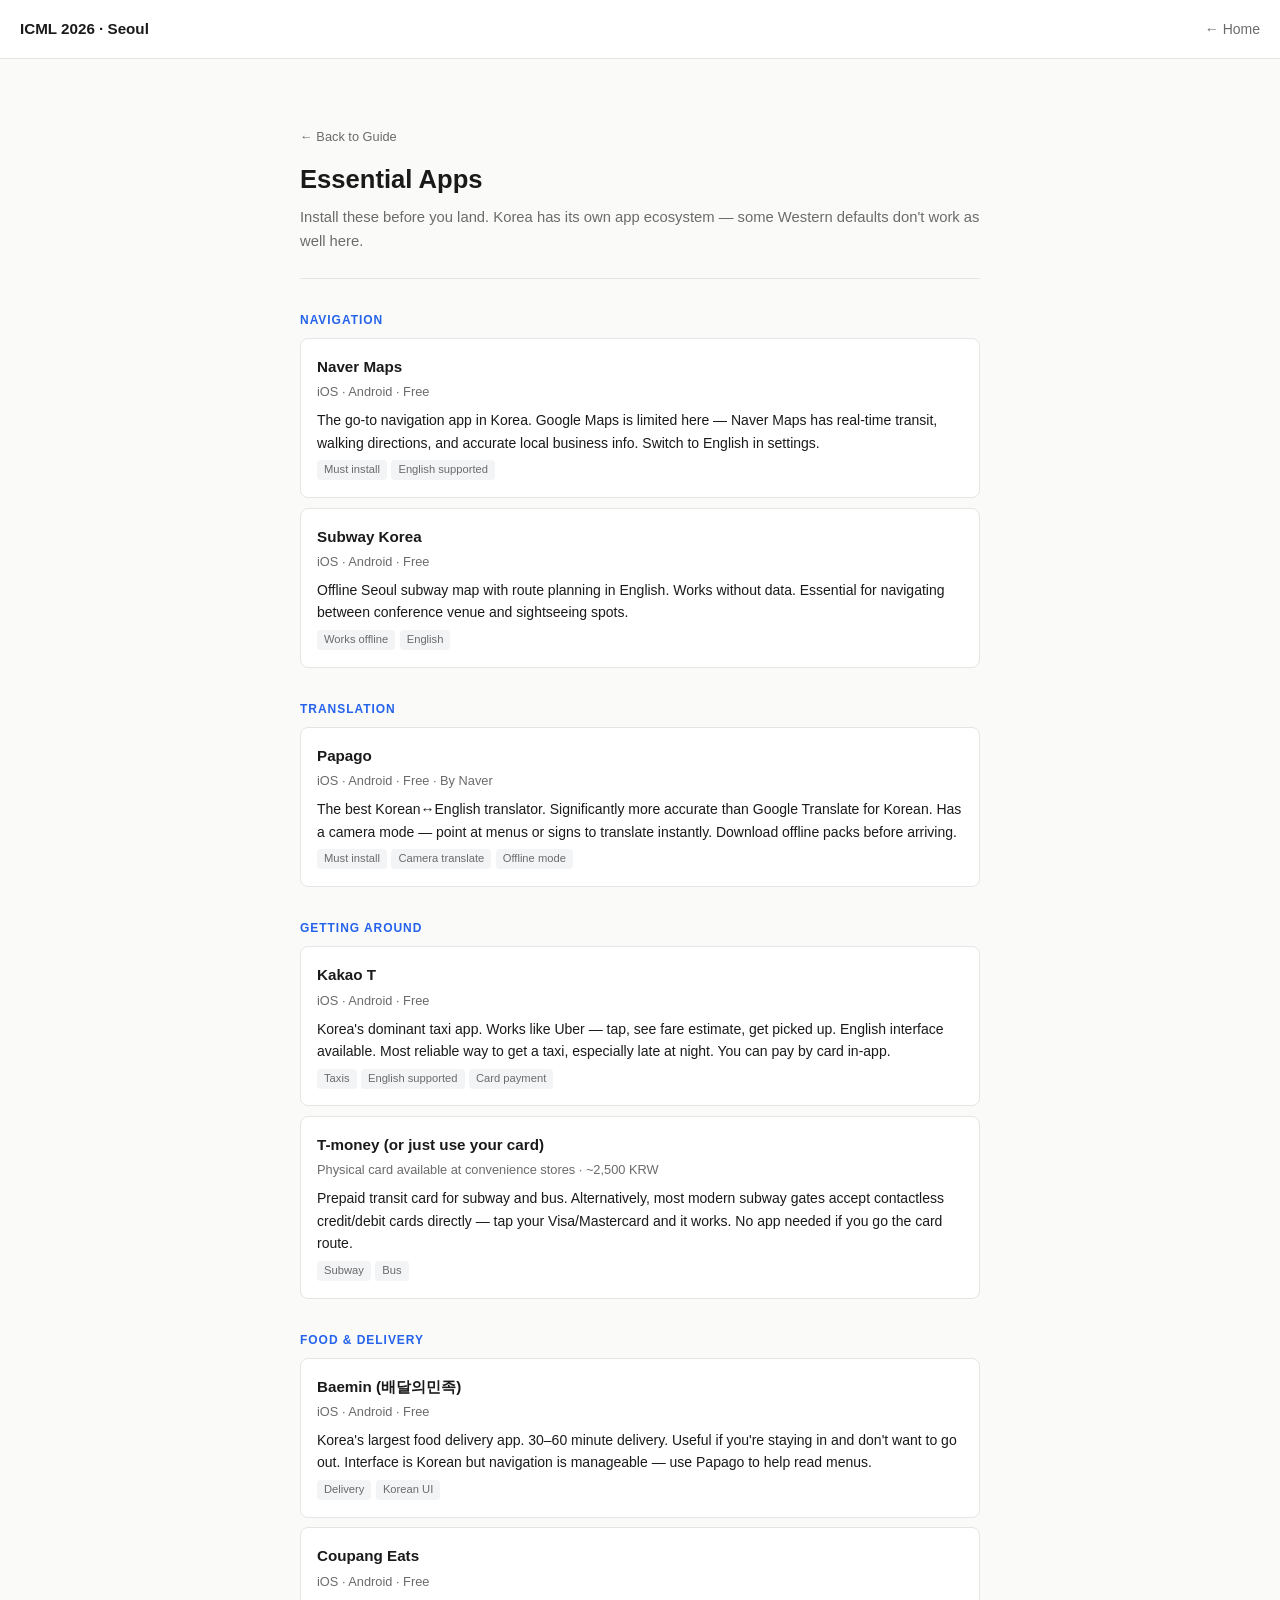
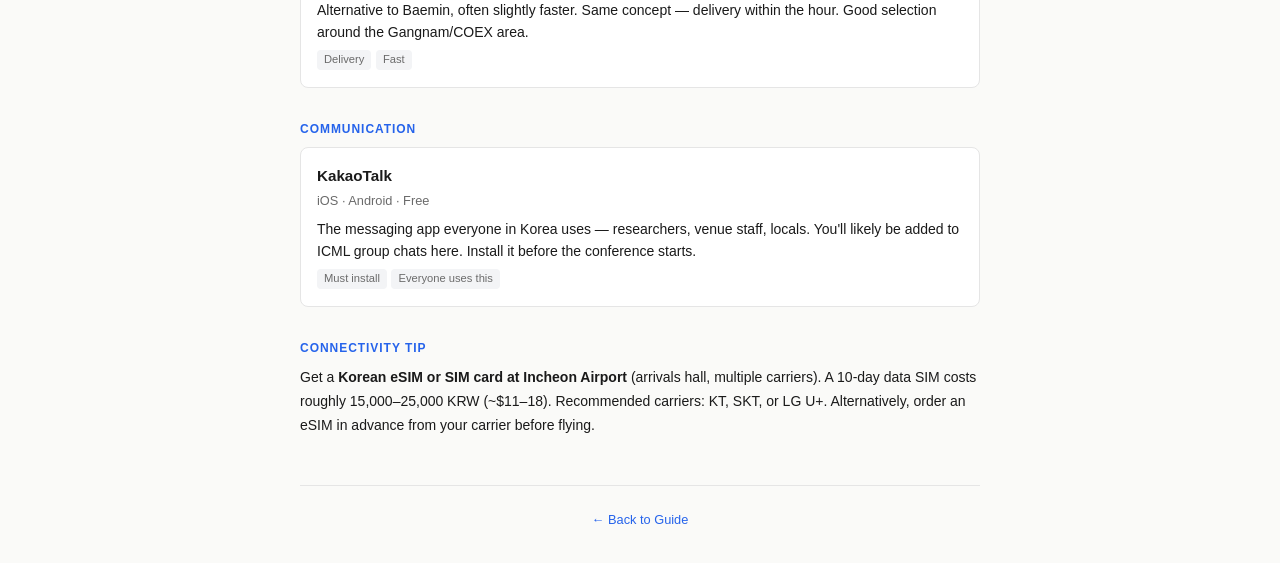
==== apps.html @ 10a0c7cc "Initial commit: ICML 2026 Seoul guide" ====
<!DOCTYPE html>
<html lang="en">
<head>
  <meta charset="UTF-8" />
  <meta name="viewport" content="width=device-width, initial-scale=1.0" />
  <title>Essential Apps · ICML 2026 Seoul</title>
  <link rel="stylesheet" href="css/style.css" />
</head>
<body>

<header class="site-header">
  <span class="logo">ICML 2026 · Seoul</span>
  <nav>
    <a href="index.html">← Home</a>
  </nav>
</header>

<div class="container">

  <div class="page-header">
    <a class="back" href="index.html">← Back to Guide</a>
    <h1>Essential Apps</h1>
    <p class="desc">Install these before you land. Korea has its own app ecosystem — some Western defaults don't work as well here.</p>
  </div>

  <div class="block">
    <p class="category-label">Navigation</p>

    <div class="item">
      <div class="item-title">Naver Maps</div>
      <div class="item-meta">iOS · Android · Free</div>
      <div class="item-desc">The go-to navigation app in Korea. Google Maps is limited here — Naver Maps has real-time transit, walking directions, and accurate local business info. Switch to English in settings.</div>
      <span class="item-tag">Must install</span>
      <span class="item-tag">English supported</span>
    </div>

    <div class="item">
      <div class="item-title">Subway Korea</div>
      <div class="item-meta">iOS · Android · Free</div>
      <div class="item-desc">Offline Seoul subway map with route planning in English. Works without data. Essential for navigating between conference venue and sightseeing spots.</div>
      <span class="item-tag">Works offline</span>
      <span class="item-tag">English</span>
    </div>
  </div>

  <div class="block">
    <p class="category-label">Translation</p>

    <div class="item">
      <div class="item-title">Papago</div>
      <div class="item-meta">iOS · Android · Free · By Naver</div>
      <div class="item-desc">The best Korean↔English translator. Significantly more accurate than Google Translate for Korean. Has a camera mode — point at menus or signs to translate instantly. Download offline packs before arriving.</div>
      <span class="item-tag">Must install</span>
      <span class="item-tag">Camera translate</span>
      <span class="item-tag">Offline mode</span>
    </div>
  </div>

  <div class="block">
    <p class="category-label">Getting Around</p>

    <div class="item">
      <div class="item-title">Kakao T</div>
      <div class="item-meta">iOS · Android · Free</div>
      <div class="item-desc">Korea's dominant taxi app. Works like Uber — tap, see fare estimate, get picked up. English interface available. Most reliable way to get a taxi, especially late at night. You can pay by card in-app.</div>
      <span class="item-tag">Taxis</span>
      <span class="item-tag">English supported</span>
      <span class="item-tag">Card payment</span>
    </div>

    <div class="item">
      <div class="item-title">T-money (or just use your card)</div>
      <div class="item-meta">Physical card available at convenience stores · ~2,500 KRW</div>
      <div class="item-desc">Prepaid transit card for subway and bus. Alternatively, most modern subway gates accept contactless credit/debit cards directly — tap your Visa/Mastercard and it works. No app needed if you go the card route.</div>
      <span class="item-tag">Subway</span>
      <span class="item-tag">Bus</span>
    </div>
  </div>

  <div class="block">
    <p class="category-label">Food & Delivery</p>

    <div class="item">
      <div class="item-title">Baemin (배달의민족)</div>
      <div class="item-meta">iOS · Android · Free</div>
      <div class="item-desc">Korea's largest food delivery app. 30–60 minute delivery. Useful if you're staying in and don't want to go out. Interface is Korean but navigation is manageable — use Papago to help read menus.</div>
      <span class="item-tag">Delivery</span>
      <span class="item-tag">Korean UI</span>
    </div>

    <div class="item">
      <div class="item-title">Coupang Eats</div>
      <div class="item-meta">iOS · Android · Free</div>
      <div class="item-desc">Alternative to Baemin, often slightly faster. Same concept — delivery within the hour. Good selection around the Gangnam/COEX area.</div>
      <span class="item-tag">Delivery</span>
      <span class="item-tag">Fast</span>
    </div>
  </div>

  <div class="block">
    <p class="category-label">Communication</p>

    <div class="item">
      <div class="item-title">KakaoTalk</div>
      <div class="item-meta">iOS · Android · Free</div>
      <div class="item-desc">The messaging app everyone in Korea uses — researchers, venue staff, locals. You'll likely be added to ICML group chats here. Install it before the conference starts.</div>
      <span class="item-tag">Must install</span>
      <span class="item-tag">Everyone uses this</span>
    </div>
  </div>

  <div class="block">
    <p class="category-label">Connectivity tip</p>
    <p style="font-size:0.875rem; line-height:1.7;">Get a <strong>Korean eSIM or SIM card at Incheon Airport</strong> (arrivals hall, multiple carriers). A 10-day data SIM costs roughly 15,000–25,000 KRW (~$11–18). Recommended carriers: KT, SKT, or LG U+. Alternatively, order an eSIM in advance from your carrier before flying.</p>
  </div>

  <footer>
    <a href="index.html">← Back to Guide</a>
  </footer>

</div>
</body>
</html>
---- css/style.css ----
:root {
  --bg: #fafaf8;
  --text: #1a1a1a;
  --muted: #6b6b6b;
  --accent: #2563eb;
  --accent-light: #eff6ff;
  --border: #e5e5e5;
  --card-bg: #ffffff;
  --tag-bg: #f3f4f6;
}

* { box-sizing: border-box; margin: 0; padding: 0; }

body {
  font-family: -apple-system, BlinkMacSystemFont, "Segoe UI", sans-serif;
  background: var(--bg);
  color: var(--text);
  font-size: 16px;
  line-height: 1.6;
}

a { color: var(--accent); text-decoration: none; }
a:hover { text-decoration: underline; }

/* Layout */
.container {
  max-width: 720px;
  margin: 0 auto;
  padding: 2rem 1.25rem;
}

/* Header */
.site-header {
  border-bottom: 1px solid var(--border);
  padding: 1rem 1.25rem;
  display: flex;
  align-items: center;
  justify-content: space-between;
  background: var(--card-bg);
  position: sticky;
  top: 0;
  z-index: 10;
}

.site-header .logo {
  font-weight: 700;
  font-size: 0.95rem;
  color: var(--text);
}

.site-header nav a {
  margin-left: 1.25rem;
  font-size: 0.875rem;
  color: var(--muted);
}

.site-header nav a:hover { color: var(--accent); text-decoration: none; }

/* Hero */
.hero {
  padding: 3rem 0 2rem;
  border-bottom: 1px solid var(--border);
}

.hero h1 {
  font-size: 2rem;
  font-weight: 800;
  letter-spacing: -0.5px;
  margin-bottom: 0.5rem;
}

.hero .subtitle {
  color: var(--muted);
  font-size: 1rem;
  margin-bottom: 1.5rem;
}

.hero .author {
  font-size: 0.875rem;
  color: var(--muted);
  margin-top: 1rem;
}

.hero .author a { color: var(--muted); }
.hero .author a:hover { color: var(--accent); }

/* Section grid */
.section-grid {
  display: grid;
  grid-template-columns: 1fr 1fr;
  gap: 0.75rem;
  margin: 2rem 0;
}

@media (max-width: 480px) {
  .section-grid { grid-template-columns: 1fr; }
  .hero h1 { font-size: 1.5rem; }
}

.section-card {
  display: block;
  padding: 1.1rem 1.25rem;
  border: 1px solid var(--border);
  border-radius: 10px;
  background: var(--card-bg);
  transition: border-color 0.15s, box-shadow 0.15s;
  color: var(--text);
}

.section-card:hover {
  border-color: var(--accent);
  box-shadow: 0 2px 8px rgba(37,99,235,0.08);
  text-decoration: none;
}

.section-card .card-icon { font-size: 1.25rem; margin-bottom: 0.35rem; }
.section-card .card-title { font-weight: 600; font-size: 0.95rem; }
.section-card .card-desc { font-size: 0.8rem; color: var(--muted); margin-top: 0.2rem; }

.new-badge {
  display: inline-block;
  font-size: 0.65rem;
  font-weight: 700;
  background: var(--accent);
  color: white;
  padding: 1px 6px;
  border-radius: 4px;
  vertical-align: middle;
  margin-left: 6px;
  letter-spacing: 0.5px;
  text-transform: uppercase;
}

/* Useful links */
.links-section { margin-top: 2rem; }
.links-section h2 { font-size: 0.85rem; text-transform: uppercase; letter-spacing: 0.08em; color: var(--muted); margin-bottom: 0.75rem; }
.links-section ul { list-style: none; }
.links-section ul li { font-size: 0.875rem; padding: 0.3rem 0; border-bottom: 1px solid var(--border); }
.links-section ul li:last-child { border-bottom: none; }

/* Page heading */
.page-header {
  padding: 2rem 0 1.5rem;
  border-bottom: 1px solid var(--border);
  margin-bottom: 2rem;
}

.page-header .back {
  font-size: 0.8rem;
  color: var(--muted);
  display: inline-block;
  margin-bottom: 0.75rem;
}

.page-header h1 { font-size: 1.6rem; font-weight: 800; }
.page-header .desc { color: var(--muted); margin-top: 0.4rem; font-size: 0.925rem; }

/* Content blocks */
.block { margin-bottom: 2rem; }
.block h2 {
  font-size: 1.05rem;
  font-weight: 700;
  margin-bottom: 0.75rem;
  padding-bottom: 0.4rem;
  border-bottom: 2px solid var(--accent-light);
}

.item {
  padding: 1rem;
  border: 1px solid var(--border);
  border-radius: 8px;
  margin-bottom: 0.6rem;
  background: var(--card-bg);
}

.item-title { font-weight: 600; font-size: 0.95rem; }
.item-meta { font-size: 0.8rem; color: var(--muted); margin-top: 0.2rem; }
.item-desc { font-size: 0.875rem; margin-top: 0.4rem; }
.item-tag {
  display: inline-block;
  font-size: 0.7rem;
  background: var(--tag-bg);
  border-radius: 4px;
  padding: 1px 7px;
  margin-top: 0.4rem;
  color: var(--muted);
  font-weight: 500;
}

/* Korean phrase table */
.phrase-table { width: 100%; border-collapse: collapse; font-size: 0.9rem; }
.phrase-table thead th {
  text-align: left;
  padding: 0.5rem 0.75rem;
  font-size: 0.75rem;
  text-transform: uppercase;
  letter-spacing: 0.06em;
  color: var(--muted);
  border-bottom: 2px solid var(--border);
}
.phrase-table tbody tr { border-bottom: 1px solid var(--border); }
.phrase-table tbody tr:last-child { border-bottom: none; }
.phrase-table td { padding: 0.6rem 0.75rem; vertical-align: top; }
.phrase-table .korean { font-size: 1rem; font-weight: 600; }
.phrase-table .romanized { color: var(--muted); font-size: 0.8rem; }
.phrase-table .meaning { }
.phrase-table .context { font-size: 0.78rem; color: var(--muted); font-style: italic; }

/* Category label */
.category-label {
  font-size: 0.75rem;
  font-weight: 700;
  text-transform: uppercase;
  letter-spacing: 0.08em;
  color: var(--accent);
  margin: 1.5rem 0 0.5rem;
}

footer {
  margin-top: 3rem;
  padding-top: 1.5rem;
  border-top: 1px solid var(--border);
  font-size: 0.8rem;
  color: var(--muted);
  text-align: center;
}
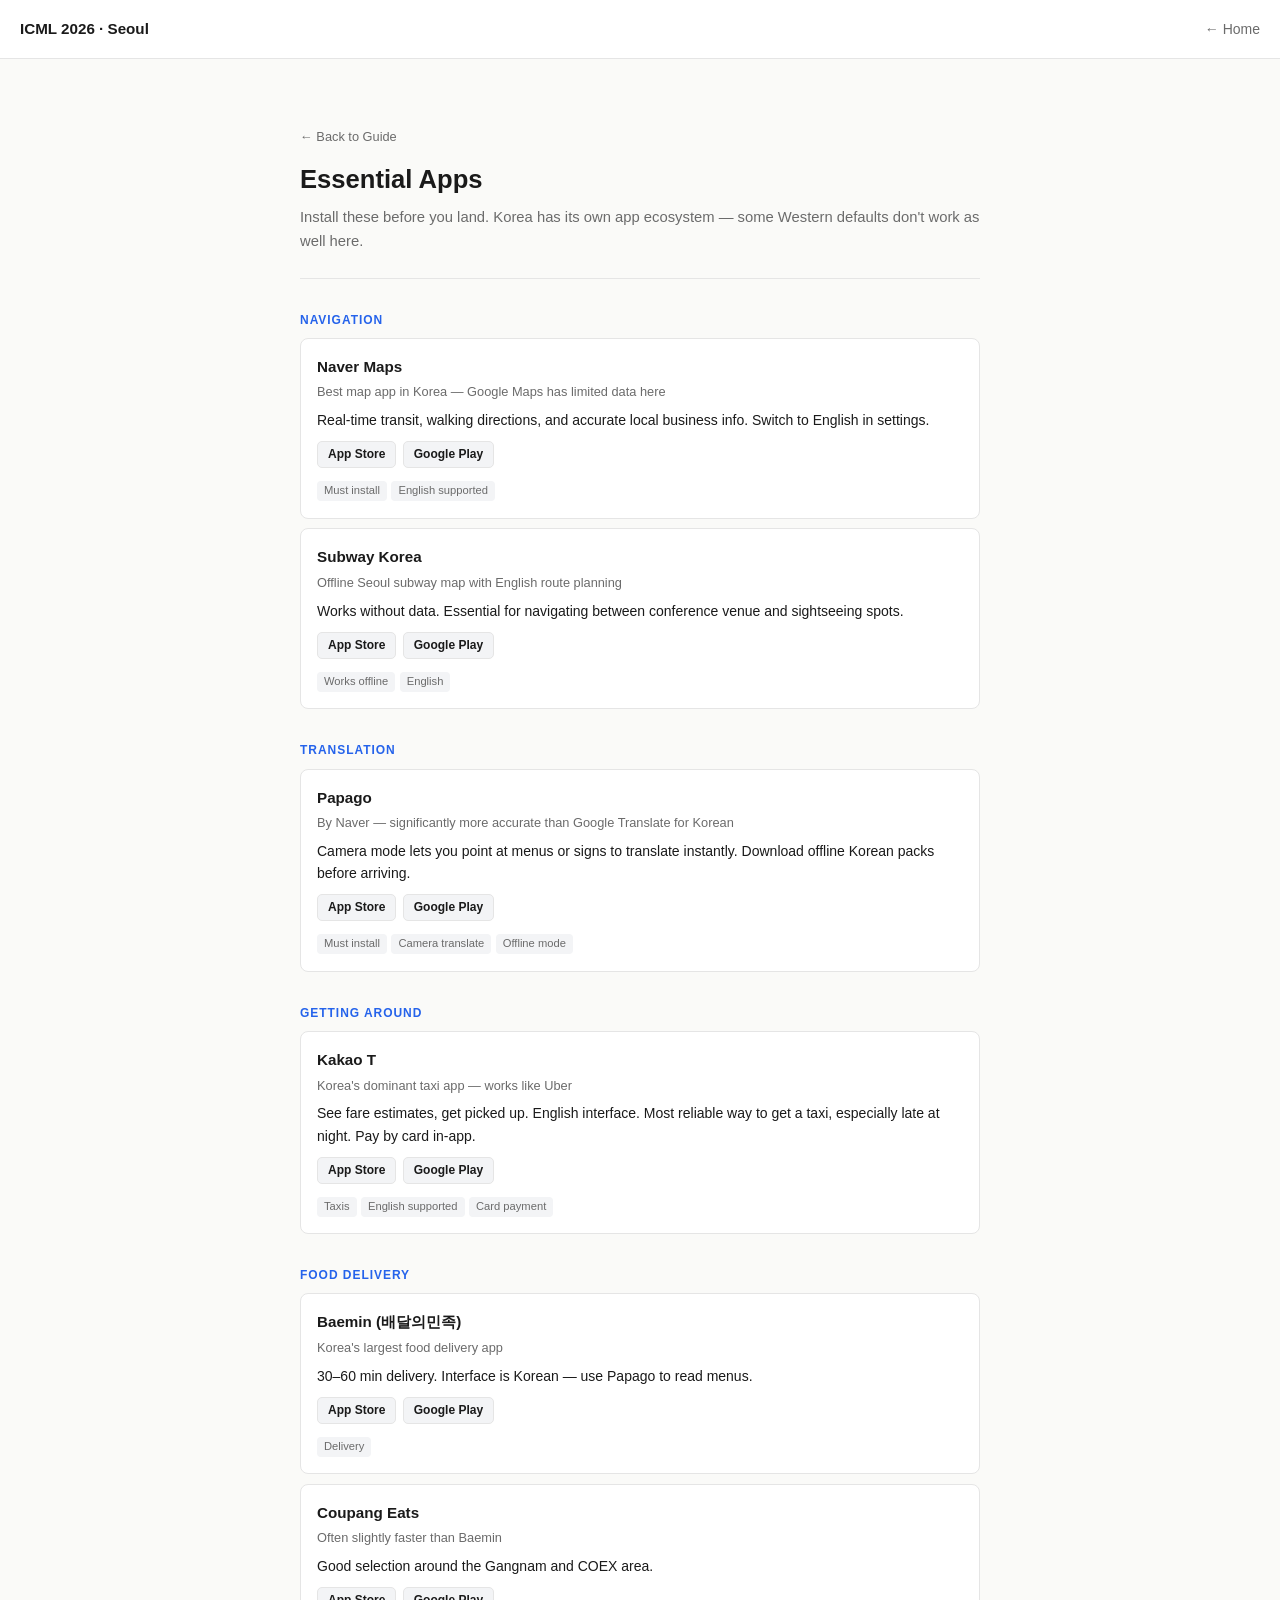
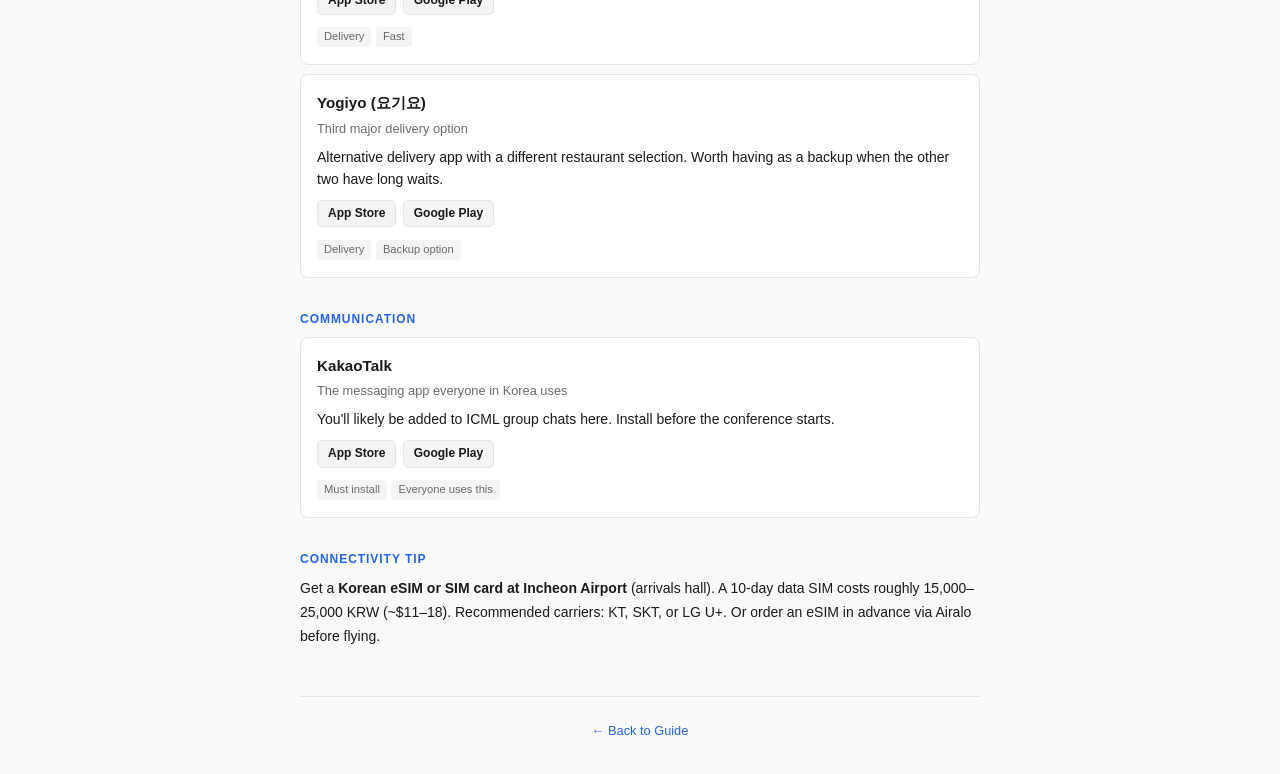
==== commit fdac161a: "Add socials page, store links, Naver map links, ICML logo, Yogiyo" ====
--- a/apps.html
+++ b/apps.html
@@ -28,16 +28,24 @@
 
     <div class="item">
       <div class="item-title">Naver Maps</div>
-      <div class="item-meta">iOS · Android · Free</div>
-      <div class="item-desc">The go-to navigation app in Korea. Google Maps is limited here — Naver Maps has real-time transit, walking directions, and accurate local business info. Switch to English in settings.</div>
+      <div class="item-meta">Best map app in Korea — Google Maps has limited data here</div>
+      <div class="item-desc">Real-time transit, walking directions, and accurate local business info. Switch to English in settings.</div>
+      <div class="store-links">
+        <a href="https://apps.apple.com/us/app/naver-map-navigation/id311867728" target="_blank" class="store-btn">App Store</a>
+        <a href="https://play.google.com/store/apps/details?id=com.nhn.android.nmap" target="_blank" class="store-btn">Google Play</a>
+      </div>
       <span class="item-tag">Must install</span>
       <span class="item-tag">English supported</span>
     </div>
 
     <div class="item">
       <div class="item-title">Subway Korea</div>
-      <div class="item-meta">iOS · Android · Free</div>
-      <div class="item-desc">Offline Seoul subway map with route planning in English. Works without data. Essential for navigating between conference venue and sightseeing spots.</div>
+      <div class="item-meta">Offline Seoul subway map with English route planning</div>
+      <div class="item-desc">Works without data. Essential for navigating between conference venue and sightseeing spots.</div>
+      <div class="store-links">
+        <a href="https://apps.apple.com/us/app/subway-korea/id325924444" target="_blank" class="store-btn">App Store</a>
+        <a href="https://play.google.com/store/apps/details?id=com.smarthippo.subwaykorea" target="_blank" class="store-btn">Google Play</a>
+      </div>
       <span class="item-tag">Works offline</span>
       <span class="item-tag">English</span>
     </div>
@@ -48,8 +56,12 @@
 
     <div class="item">
       <div class="item-title">Papago</div>
-      <div class="item-meta">iOS · Android · Free · By Naver</div>
-      <div class="item-desc">The best Korean↔English translator. Significantly more accurate than Google Translate for Korean. Has a camera mode — point at menus or signs to translate instantly. Download offline packs before arriving.</div>
+      <div class="item-meta">By Naver — significantly more accurate than Google Translate for Korean</div>
+      <div class="item-desc">Camera mode lets you point at menus or signs to translate instantly. Download offline Korean packs before arriving.</div>
+      <div class="store-links">
+        <a href="https://apps.apple.com/us/app/papago/id1147874082" target="_blank" class="store-btn">App Store</a>
+        <a href="https://play.google.com/store/apps/details?id=com.naver.labs.translator" target="_blank" class="store-btn">Google Play</a>
+      </div>
       <span class="item-tag">Must install</span>
       <span class="item-tag">Camera translate</span>
       <span class="item-tag">Offline mode</span>
@@ -61,39 +73,54 @@
 
     <div class="item">
       <div class="item-title">Kakao T</div>
-      <div class="item-meta">iOS · Android · Free</div>
-      <div class="item-desc">Korea's dominant taxi app. Works like Uber — tap, see fare estimate, get picked up. English interface available. Most reliable way to get a taxi, especially late at night. You can pay by card in-app.</div>
+      <div class="item-meta">Korea's dominant taxi app — works like Uber</div>
+      <div class="item-desc">See fare estimates, get picked up. English interface. Most reliable way to get a taxi, especially late at night. Pay by card in-app.</div>
+      <div class="store-links">
+        <a href="https://apps.apple.com/kr/app/kakao-t/id981110422" target="_blank" class="store-btn">App Store</a>
+        <a href="https://play.google.com/store/apps/details?id=com.kakao.taxi" target="_blank" class="store-btn">Google Play</a>
+      </div>
       <span class="item-tag">Taxis</span>
       <span class="item-tag">English supported</span>
       <span class="item-tag">Card payment</span>
     </div>
-
-    <div class="item">
-      <div class="item-title">T-money (or just use your card)</div>
-      <div class="item-meta">Physical card available at convenience stores · ~2,500 KRW</div>
-      <div class="item-desc">Prepaid transit card for subway and bus. Alternatively, most modern subway gates accept contactless credit/debit cards directly — tap your Visa/Mastercard and it works. No app needed if you go the card route.</div>
-      <span class="item-tag">Subway</span>
-      <span class="item-tag">Bus</span>
-    </div>
   </div>
 
   <div class="block">
-    <p class="category-label">Food & Delivery</p>
+    <p class="category-label">Food Delivery</p>
 
     <div class="item">
       <div class="item-title">Baemin (배달의민족)</div>
-      <div class="item-meta">iOS · Android · Free</div>
-      <div class="item-desc">Korea's largest food delivery app. 30–60 minute delivery. Useful if you're staying in and don't want to go out. Interface is Korean but navigation is manageable — use Papago to help read menus.</div>
+      <div class="item-meta">Korea's largest food delivery app</div>
+      <div class="item-desc">30–60 min delivery. Interface is Korean — use Papago to read menus.</div>
+      <div class="store-links">
+        <a href="https://apps.apple.com/kr/app/baemin-food-delivery/id378084485" target="_blank" class="store-btn">App Store</a>
+        <a href="https://play.google.com/store/apps/details?id=com.woowa.client.android" target="_blank" class="store-btn">Google Play</a>
+      </div>
       <span class="item-tag">Delivery</span>
-      <span class="item-tag">Korean UI</span>
     </div>
 
     <div class="item">
       <div class="item-title">Coupang Eats</div>
-      <div class="item-meta">iOS · Android · Free</div>
-      <div class="item-desc">Alternative to Baemin, often slightly faster. Same concept — delivery within the hour. Good selection around the Gangnam/COEX area.</div>
+      <div class="item-meta">Often slightly faster than Baemin</div>
+      <div class="item-desc">Good selection around the Gangnam and COEX area.</div>
+      <div class="store-links">
+        <a href="https://apps.apple.com/kr/app/coupang-eats-food-delivery/id1445504255" target="_blank" class="store-btn">App Store</a>
+        <a href="https://play.google.com/store/apps/details?id=com.coupang.mobile.eats" target="_blank" class="store-btn">Google Play</a>
+      </div>
       <span class="item-tag">Delivery</span>
       <span class="item-tag">Fast</span>
+    </div>
+
+    <div class="item">
+      <div class="item-title">Yogiyo (요기요)</div>
+      <div class="item-meta">Third major delivery option</div>
+      <div class="item-desc">Alternative delivery app with a different restaurant selection. Worth having as a backup when the other two have long waits.</div>
+      <div class="store-links">
+        <a href="https://apps.apple.com/kr/app/yogiyo/id535600628" target="_blank" class="store-btn">App Store</a>
+        <a href="https://play.google.com/store/apps/details?id=com.yogiyo.app" target="_blank" class="store-btn">Google Play</a>
+      </div>
+      <span class="item-tag">Delivery</span>
+      <span class="item-tag">Backup option</span>
     </div>
   </div>
 
@@ -102,8 +129,12 @@
 
     <div class="item">
       <div class="item-title">KakaoTalk</div>
-      <div class="item-meta">iOS · Android · Free</div>
-      <div class="item-desc">The messaging app everyone in Korea uses — researchers, venue staff, locals. You'll likely be added to ICML group chats here. Install it before the conference starts.</div>
+      <div class="item-meta">The messaging app everyone in Korea uses</div>
+      <div class="item-desc">You'll likely be added to ICML group chats here. Install before the conference starts.</div>
+      <div class="store-links">
+        <a href="https://apps.apple.com/us/app/kakaotalk/id362057947" target="_blank" class="store-btn">App Store</a>
+        <a href="https://play.google.com/store/apps/details?id=com.kakao.talk" target="_blank" class="store-btn">Google Play</a>
+      </div>
       <span class="item-tag">Must install</span>
       <span class="item-tag">Everyone uses this</span>
     </div>
@@ -111,7 +142,7 @@
 
   <div class="block">
     <p class="category-label">Connectivity tip</p>
-    <p style="font-size:0.875rem; line-height:1.7;">Get a <strong>Korean eSIM or SIM card at Incheon Airport</strong> (arrivals hall, multiple carriers). A 10-day data SIM costs roughly 15,000–25,000 KRW (~$11–18). Recommended carriers: KT, SKT, or LG U+. Alternatively, order an eSIM in advance from your carrier before flying.</p>
+    <p style="font-size:0.875rem; line-height:1.7;">Get a <strong>Korean eSIM or SIM card at Incheon Airport</strong> (arrivals hall). A 10-day data SIM costs roughly 15,000–25,000 KRW (~$11–18). Recommended carriers: KT, SKT, or LG U+. Or order an eSIM in advance via Airalo before flying.</p>
   </div>
 
   <footer>
--- a/css/style.css
+++ b/css/style.css
@@ -75,14 +75,51 @@
   margin-bottom: 1.5rem;
 }
 
-.hero .author {
-  font-size: 0.875rem;
-  color: var(--muted);
-  margin-top: 1rem;
-}
-
-.hero .author a { color: var(--muted); }
-.hero .author a:hover { color: var(--accent); }
+.author-card {
+  display: flex;
+  align-items: flex-start;
+  gap: 1rem;
+  margin-top: 1.5rem;
+  padding: 1rem 1.25rem;
+  background: var(--card-bg);
+  border: 1px solid var(--border);
+  border-radius: 10px;
+}
+
+.author-photo {
+  width: 56px;
+  height: 56px;
+  border-radius: 50%;
+  object-fit: cover;
+  flex-shrink: 0;
+}
+
+.author-name {
+  font-weight: 700;
+  font-size: 0.95rem;
+}
+
+.author-name a { color: var(--text); }
+.author-name a:hover { color: var(--accent); text-decoration: none; }
+
+.author-bio {
+  font-size: 0.825rem;
+  color: var(--muted);
+  margin-top: 0.25rem;
+  line-height: 1.5;
+}
+
+.author-links {
+  font-size: 0.8rem;
+  margin-top: 0.4rem;
+}
+
+.author-links a { color: var(--muted); }
+.author-links a:hover { color: var(--accent); }
+
+@media (max-width: 480px) {
+  .author-card { flex-direction: column; }
+}
 
 /* Section grid */
 .section-grid {
@@ -224,3 +261,88 @@
   color: var(--muted);
   text-align: center;
 }
+
+/* Store and map buttons */
+.store-links, .map-links {
+  display: flex;
+  flex-wrap: wrap;
+  gap: 0.4rem;
+  margin: 0.6rem 0 0.4rem;
+}
+
+.store-btn, .map-btn {
+  display: inline-block;
+  font-size: 0.75rem;
+  font-weight: 600;
+  padding: 3px 10px;
+  border-radius: 5px;
+  border: 1px solid var(--border);
+  background: var(--tag-bg);
+  color: var(--text);
+  text-decoration: none;
+  transition: background 0.15s, border-color 0.15s;
+}
+
+.store-btn:hover, .map-btn:hover {
+  background: var(--accent-light);
+  border-color: var(--accent);
+  color: var(--accent);
+  text-decoration: none;
+}
+
+/* Events / Socials */
+.date-section {
+  margin-bottom: 2.5rem;
+}
+
+.date-label {
+  font-size: 0.8rem;
+  font-weight: 700;
+  text-transform: uppercase;
+  letter-spacing: 0.08em;
+  color: var(--accent);
+  margin-bottom: 0.75rem;
+  padding-bottom: 0.4rem;
+  border-bottom: 2px solid var(--accent-light);
+}
+
+.event-card {
+  padding: 1rem 1.25rem;
+  border: 1px solid var(--border);
+  border-radius: 8px;
+  margin-bottom: 0.6rem;
+  background: var(--card-bg);
+}
+
+.event-title {
+  font-weight: 600;
+  font-size: 0.95rem;
+}
+
+.event-title a { color: var(--text); }
+.event-title a:hover { color: var(--accent); text-decoration: none; }
+
+.event-meta {
+  font-size: 0.8rem;
+  color: var(--muted);
+  margin-top: 0.2rem;
+}
+
+.event-desc {
+  font-size: 0.875rem;
+  margin-top: 0.4rem;
+  line-height: 1.5;
+}
+
+.event-tags {
+  margin-top: 0.5rem;
+}
+
+/* ICML logo in header */
+.icml-logo {
+  height: 28px;
+  width: auto;
+  vertical-align: middle;
+  margin-right: 0.5rem;
+  opacity: 0.9;
+}
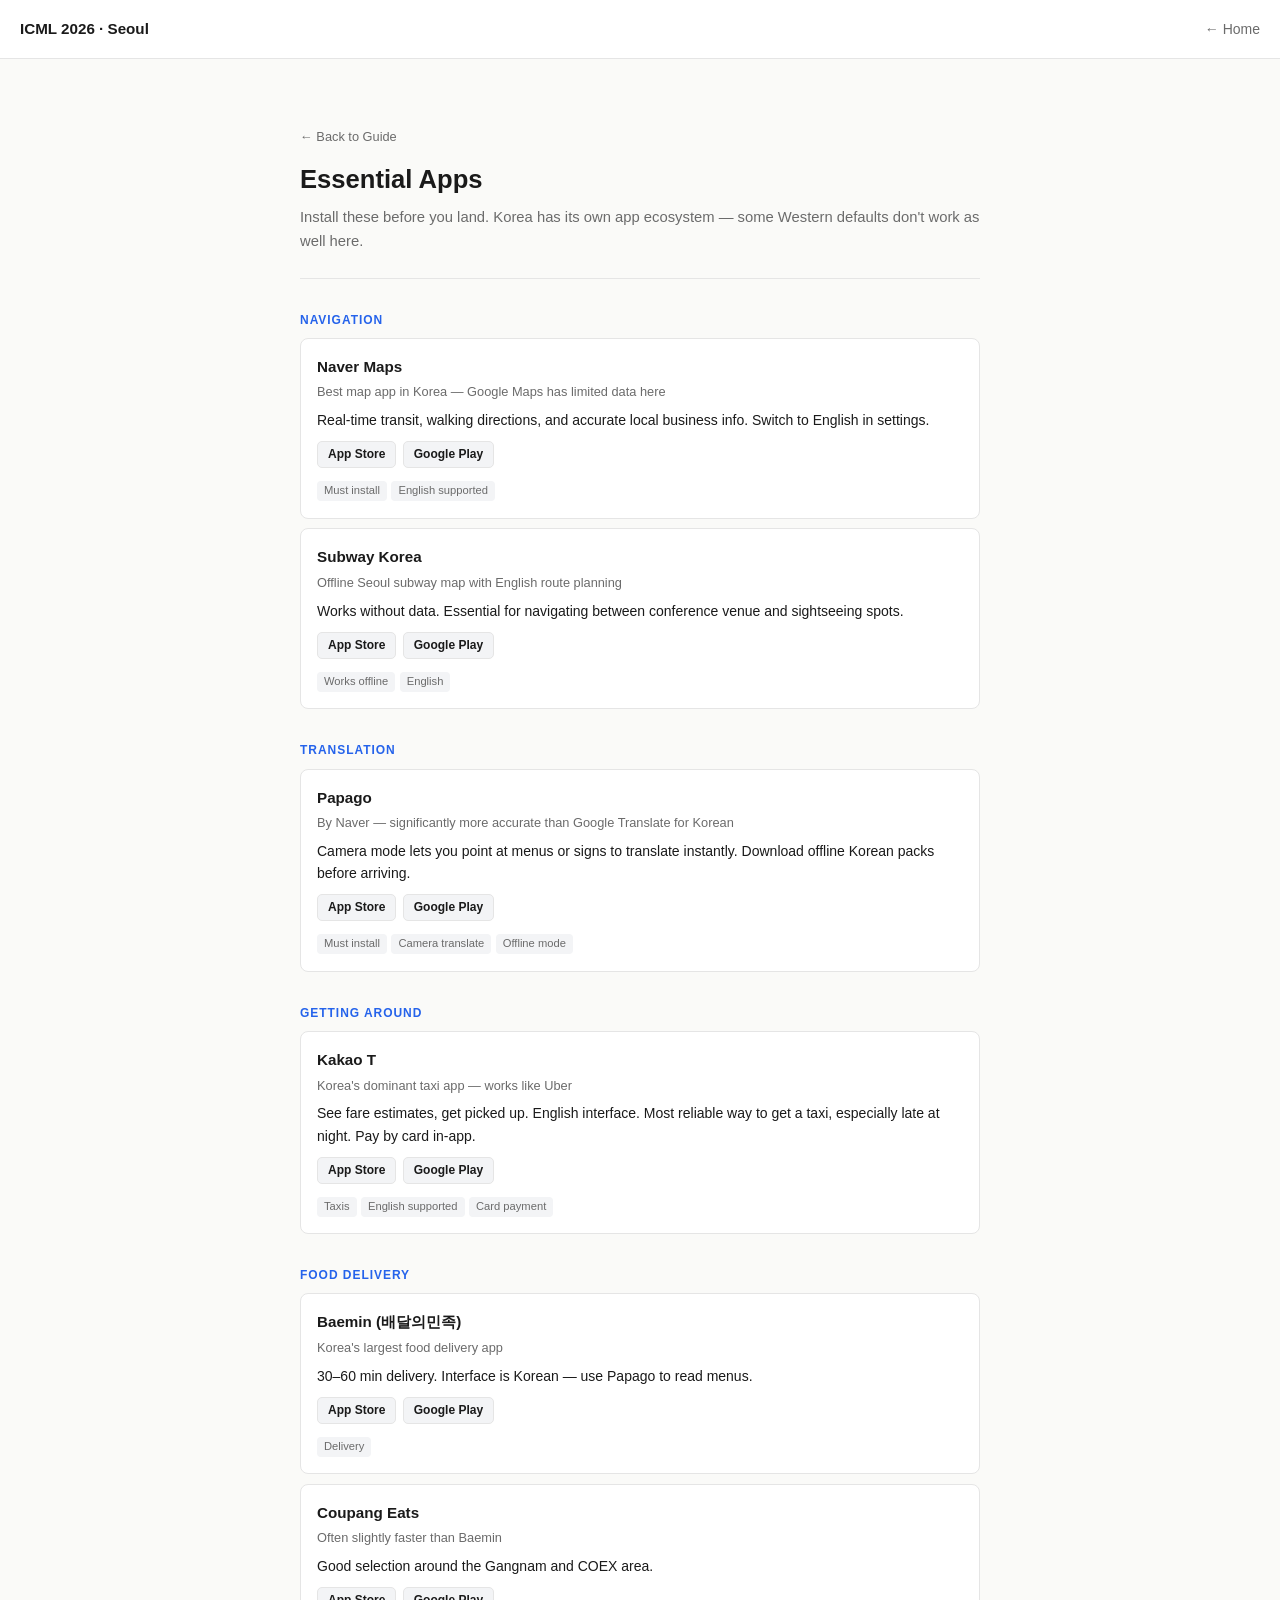
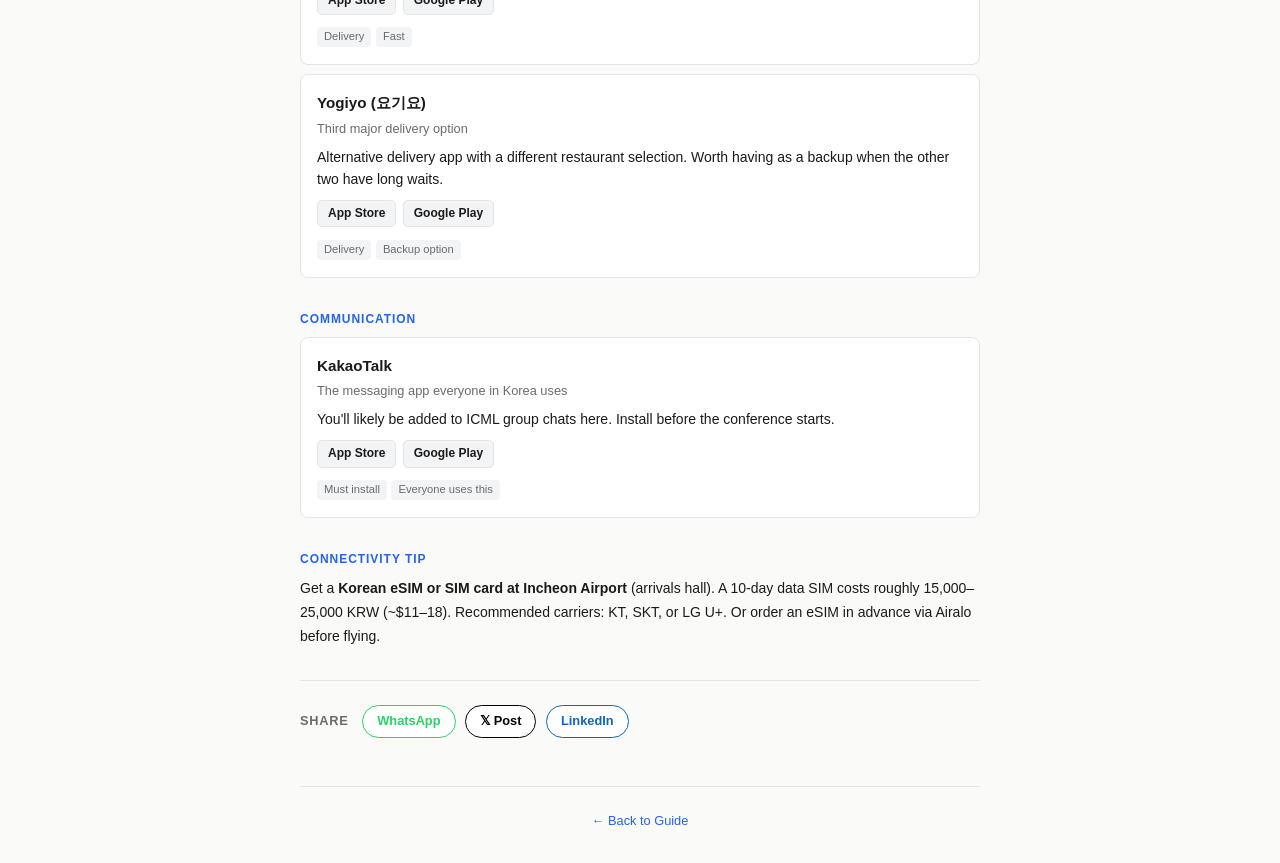
==== commit c5ff7783: "Add share buttons, OG meta tags, and og-image for all pages" ====
--- a/apps.html
+++ b/apps.html
@@ -5,6 +5,19 @@
   <meta name="viewport" content="width=device-width, initial-scale=1.0" />
   <title>Essential Apps · ICML 2026 Seoul</title>
   <link rel="stylesheet" href="css/style.css" />
+  <!-- Open Graph -->
+  <meta property="og:type" content="website" />
+  <meta property="og:url" content="https://icml.reinvent-labs.com/apps.html" />
+  <meta property="og:title" content="Essential Apps for Seoul · ICML 2026" />
+  <meta property="og:description" content="A practical guide for AI researchers attending ICML 2026 in Seoul — events, apps, places, Korean phrases, and tips." />
+  <meta property="og:image" content="https://icml.reinvent-labs.com/og-image.jpg" />
+  <meta property="og:image:width" content="1200" />
+  <meta property="og:image:height" content="630" />
+  <!-- Twitter / X -->
+  <meta name="twitter:card" content="summary_large_image" />
+  <meta name="twitter:title" content="Essential Apps for Seoul · ICML 2026" />
+  <meta name="twitter:description" content="A practical guide for AI researchers attending ICML 2026 in Seoul — events, apps, places, Korean phrases, and tips." />
+  <meta name="twitter:image" content="https://icml.reinvent-labs.com/og-image.jpg" />
 </head>
 <body>
 
@@ -145,6 +158,18 @@
     <p style="font-size:0.875rem; line-height:1.7;">Get a <strong>Korean eSIM or SIM card at Incheon Airport</strong> (arrivals hall). A 10-day data SIM costs roughly 15,000–25,000 KRW (~$11–18). Recommended carriers: KT, SKT, or LG U+. Or order an eSIM in advance via Airalo before flying.</p>
   </div>
 
+    <div class="share-bar">
+    <span class="share-label">Share</span>
+    <a class="share-btn wa" href="https://wa.me/?text=ICML%202026%20Seoul%20Guide%20%7C%20Events%2C%20places%20%26%20tips%20for%20researchers%20https://icml.reinvent-labs.com/apps.html" target="_blank" rel="noopener">
+      WhatsApp
+    </a>
+    <a class="share-btn x" href="https://twitter.com/intent/tweet?text=ICML%202026%20Seoul%20Guide%20%E2%80%94%20events%2C%20apps%2C%20places%20%26%20tips%20for%20researchers&url=https://icml.reinvent-labs.com/apps.html" target="_blank" rel="noopener">
+      𝕏 Post
+    </a>
+    <a class="share-btn li" href="https://www.linkedin.com/sharing/share-offsite/?url=https://icml.reinvent-labs.com/apps.html" target="_blank" rel="noopener">
+      LinkedIn
+    </a>
+  </div>
   <footer>
     <a href="index.html">← Back to Guide</a>
   </footer>
--- a/css/style.css
+++ b/css/style.css
@@ -338,6 +338,50 @@
   margin-top: 0.5rem;
 }
 
+/* Share buttons */
+.share-bar {
+  display: flex;
+  align-items: center;
+  gap: 0.6rem;
+  margin: 2rem 0 1rem;
+  padding-top: 1.5rem;
+  border-top: 1px solid var(--border);
+  flex-wrap: wrap;
+}
+
+.share-label {
+  font-size: 0.8rem;
+  color: var(--muted);
+  font-weight: 600;
+  text-transform: uppercase;
+  letter-spacing: 0.06em;
+  margin-right: 0.25rem;
+}
+
+.share-btn {
+  display: inline-flex;
+  align-items: center;
+  gap: 0.35rem;
+  font-size: 0.8rem;
+  font-weight: 600;
+  padding: 5px 14px;
+  border-radius: 999px;
+  border: 1.5px solid var(--border);
+  background: var(--card-bg);
+  color: var(--text);
+  text-decoration: none;
+  cursor: pointer;
+  transition: all 0.15s;
+}
+
+.share-btn:hover { text-decoration: none; }
+.share-btn.wa  { border-color: #25d366; color: #25d366; }
+.share-btn.wa:hover  { background: #25d366; color: white; }
+.share-btn.x   { border-color: #000; color: #000; }
+.share-btn.x:hover   { background: #000; color: white; }
+.share-btn.li  { border-color: #0a66c2; color: #0a66c2; }
+.share-btn.li:hover  { background: #0a66c2; color: white; }
+
 /* ICML logo in header */
 .icml-logo {
   height: 28px;
